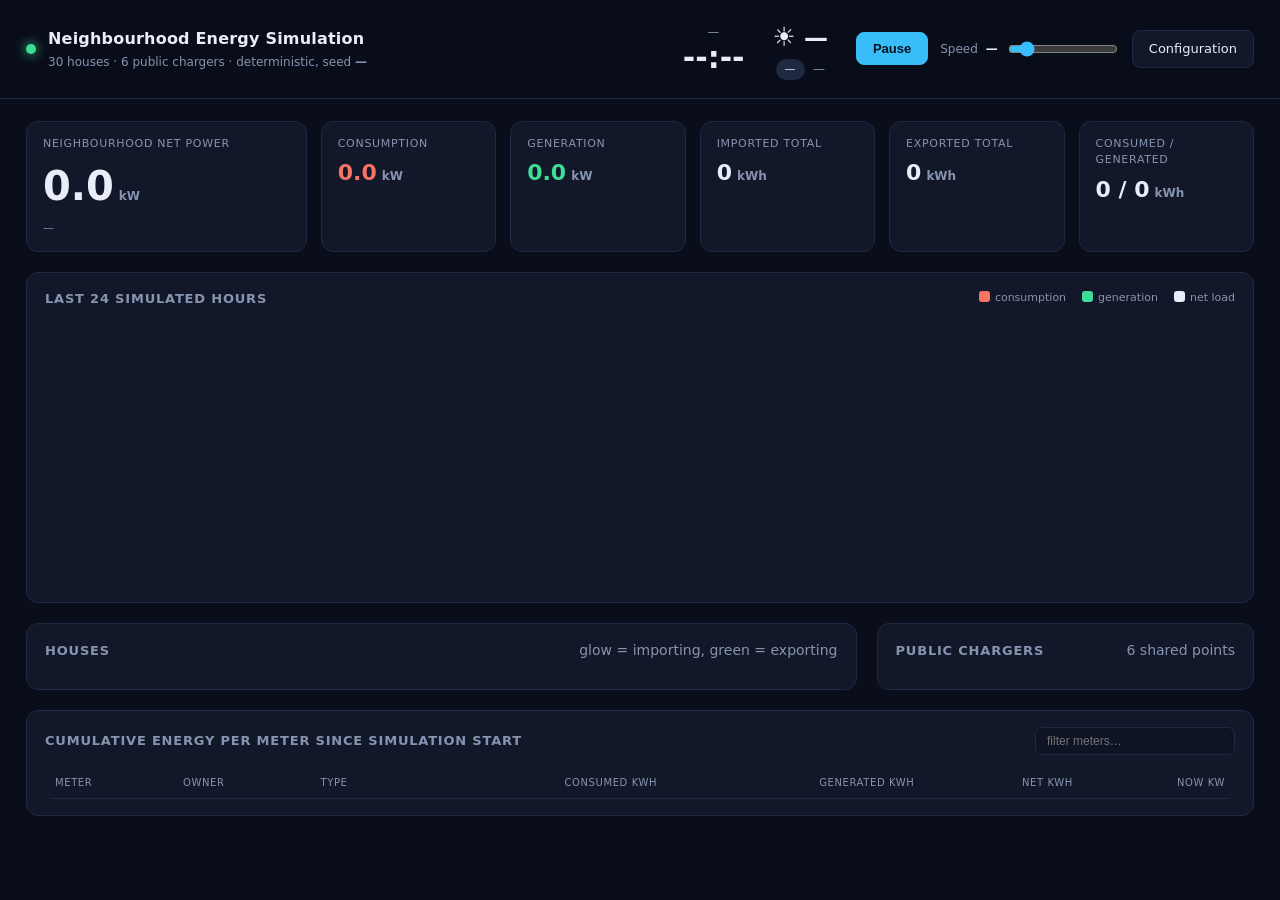
==== src/Sim.Api/wwwroot/index.html @ 41a07f2c "feat: external simulation parameters, core test suite and updated documentation Configuration (ADR-0" ====
<!DOCTYPE html>
<html lang="en">
<head>
<meta charset="utf-8"/>
<meta name="viewport" content="width=device-width,initial-scale=1"/>
<title>Neighbourhood Energy Simulation</title>
<link rel="stylesheet" href="app.css"/>
</head>
<body>
<div id="sky" class="sky"></div>

<header class="bar">
  <div class="brand">
    <span class="dot"></span>
    <div>
      <h1>Neighbourhood Energy Simulation</h1>
      <p class="sub">30 houses &middot; 6 public chargers &middot; deterministic, seed <b id="seed">—</b></p>
    </div>
  </div>
  <div class="clock">
    <div class="date" id="date">—</div>
    <div class="time" id="time">--:--</div>
  </div>
  <div class="weather">
    <div class="wx-main"><span id="wxIcon" class="wx-icon">☀</span><span id="temp">—</span></div>
    <div class="wx-meta"><span id="season" class="badge">—</span><span id="cloud" class="muted">—</span></div>
  </div>
  <div class="controls">
    <button id="toggle" class="btn primary">Pause</button>
    <label class="speed">Speed <b id="speedVal">—</b>
      <input id="speed" type="range" min="1" max="60" step="1" value="8"/>
    </label>
    <a class="btn ghost" href="config.html">Configuration</a>
  </div>
</header>

<main>
  <section class="stats">
    <div class="stat big" id="netCard">
      <span class="label">Neighbourhood net power</span>
      <span class="value"><b id="net">0.0</b><i>kW</i></span>
      <span class="hint" id="netHint">—</span>
    </div>
    <div class="stat"><span class="label">Consumption</span><span class="value neg"><b id="cons">0.0</b><i>kW</i></span></div>
    <div class="stat"><span class="label">Generation</span><span class="value pos"><b id="gen">0.0</b><i>kW</i></span></div>
    <div class="stat"><span class="label">Imported total</span><span class="value"><b id="imp">0</b><i>kWh</i></span></div>
    <div class="stat"><span class="label">Exported total</span><span class="value"><b id="exp">0</b><i>kWh</i></span></div>
    <div class="stat"><span class="label">Consumed / generated</span><span class="value"><b id="totals">0 / 0</b><i>kWh</i></span></div>
  </section>

  <section class="panel">
    <div class="panel-head">
      <h2>Last 24 simulated hours</h2>
      <div class="legend">
        <span><i class="sw cons"></i>consumption</span>
        <span><i class="sw gen"></i>generation</span>
        <span><i class="sw net"></i>net load</span>
      </div>
    </div>
    <svg id="chart" viewBox="0 0 1000 260" preserveAspectRatio="none"></svg>
    <div class="axis" id="axis"></div>
  </section>

  <section class="grid-2">
    <div class="panel">
      <div class="panel-head"><h2>Houses</h2><span class="muted">glow = importing, green = exporting</span></div>
      <div id="houses" class="houses"></div>
    </div>
    <div class="panel">
      <div class="panel-head"><h2>Public chargers</h2><span class="muted">6 shared points</span></div>
      <div id="chargers" class="chargers"></div>
    </div>
  </section>

  <section class="panel">
    <div class="panel-head">
      <h2>Cumulative energy per meter since simulation start</h2>
      <input id="filter" class="filter" placeholder="filter meters…"/>
    </div>
    <div class="table-wrap">
      <table id="meters"><thead><tr>
        <th>Meter</th><th>Owner</th><th>Type</th>
        <th class="num">Consumed kWh</th><th class="num">Generated kWh</th>
        <th class="num">Net kWh</th><th class="num">Now kW</th>
      </tr></thead><tbody></tbody></table>
    </div>
  </section>
</main>
<script src="app.js"></script>
</body>
</html>
---- src/Sim.Api/wwwroot/app.css ----
:root{
  --bg:#0a0e1a; --panel:#121829; --panel2:#0f1424; --line:#1f2942;
  --text:#e8edf7; --muted:#8794b0; --accent:#38bdf8;
  --cons:#f97362; --gen:#3ddc97; --net:#e8edf7;
}
*{box-sizing:border-box}
html,body{margin:0;padding:0}
body{
  background:var(--bg); color:var(--text); min-height:100vh;
  font:14px/1.5 ui-sans-serif,system-ui,-apple-system,"Segoe UI",Roboto,sans-serif;
  overflow-x:hidden;
}
.sky{
  position:fixed; inset:0 0 auto 0; height:340px; z-index:0; opacity:.55;
  transition:background 1.2s linear; pointer-events:none;
  -webkit-mask-image:linear-gradient(#000,transparent);
  mask-image:linear-gradient(#000,transparent);
}
header,main{position:relative; z-index:1}

.bar{
  display:flex; align-items:center; gap:28px; flex-wrap:wrap;
  padding:18px 26px; border-bottom:1px solid var(--line);
  background:rgba(10,14,26,.72); backdrop-filter:blur(10px);
  position:sticky; top:0; z-index:5;
}
.brand{display:flex; align-items:center; gap:12px; margin-right:auto}
.brand h1{font-size:16px; margin:0; letter-spacing:.2px}
.sub{margin:2px 0 0; font-size:12px; color:var(--muted)}
.dot{width:10px;height:10px;border-radius:50%;background:var(--gen);box-shadow:0 0 12px var(--gen);animation:pulse 2s infinite}
@keyframes pulse{50%{opacity:.35}}

.clock{text-align:center; font-variant-numeric:tabular-nums}
.clock .date{font-size:12px;color:var(--muted);text-transform:uppercase;letter-spacing:1px}
.clock .time{font-size:30px;font-weight:600;line-height:1.1}

.weather{text-align:center}
.wx-main{display:flex;align-items:center;gap:8px;font-size:24px;font-weight:600}
.wx-icon{font-size:26px}
.wx-meta{display:flex;gap:8px;align-items:center;justify-content:center;font-size:12px;margin-top:2px}
.badge{background:var(--line);padding:2px 9px;border-radius:20px;font-size:11px;letter-spacing:.4px}
.muted{color:var(--muted)}

.controls{display:flex;align-items:center;gap:12px}
.btn{border:1px solid var(--line);background:var(--panel);color:var(--text);
  padding:8px 16px;border-radius:8px;font-size:13px;cursor:pointer;text-decoration:none;display:inline-block}
.btn.primary{background:var(--accent);border-color:var(--accent);color:#04121d;font-weight:600}
.btn:hover{filter:brightness(1.15)}
.speed{display:flex;align-items:center;gap:8px;font-size:12px;color:var(--muted)}
.speed b{color:var(--text)}
.speed input{width:110px;accent-color:var(--accent)}

main{padding:22px 26px 60px; display:flex; flex-direction:column; gap:20px; max-width:1600px; margin:0 auto}

.stats{display:grid;grid-template-columns:1.6fr repeat(5,1fr);gap:14px}
.stat{background:var(--panel);border:1px solid var(--line);border-radius:12px;padding:14px 16px;display:flex;flex-direction:column;gap:4px}
.stat .label{font-size:11px;color:var(--muted);text-transform:uppercase;letter-spacing:.7px}
.stat .value{font-size:22px;font-weight:600;font-variant-numeric:tabular-nums}
.stat .value i{font-size:12px;font-style:normal;color:var(--muted);margin-left:5px}
.stat.big .value{font-size:40px}
.stat .hint{font-size:11px;color:var(--muted)}
.value.pos{color:var(--gen)} .value.neg{color:var(--cons)}
#netCard{transition:box-shadow .5s, border-color .5s}
#netCard.importing{border-color:#5a2d2a;box-shadow:inset 0 0 40px rgba(249,115,98,.12)}
#netCard.exporting{border-color:#1f5c46;box-shadow:inset 0 0 40px rgba(61,220,151,.14)}

.panel{background:var(--panel);border:1px solid var(--line);border-radius:12px;padding:16px 18px}
.panel-head{display:flex;align-items:center;justify-content:space-between;gap:14px;margin-bottom:12px;flex-wrap:wrap}
.panel-head h2{font-size:13px;margin:0;text-transform:uppercase;letter-spacing:.8px;color:var(--muted)}
.legend{display:flex;gap:16px;font-size:11px;color:var(--muted)}
.legend .sw{display:inline-block;width:11px;height:11px;border-radius:3px;margin-right:5px;vertical-align:-1px}
.sw.cons{background:var(--cons)} .sw.gen{background:var(--gen)} .sw.net{background:var(--net)}

#chart{width:100%;height:260px;display:block}
.axis{display:flex;justify-content:space-between;font-size:10px;color:var(--muted);margin-top:6px;font-variant-numeric:tabular-nums}

.grid-2{display:grid;grid-template-columns:2.2fr 1fr;gap:20px}
.houses{display:grid;grid-template-columns:repeat(6,1fr);gap:9px}
.house{
  background:var(--panel2);border:1px solid var(--line);border-radius:9px;padding:9px 8px;
  transition:border-color .4s, box-shadow .4s, background .4s; position:relative; overflow:hidden;
}
.house .hid{font-size:10px;color:var(--muted);letter-spacing:.3px}
.house .hkw{font-size:15px;font-weight:600;font-variant-numeric:tabular-nums;margin:2px 0}
.house .icons{font-size:11px;letter-spacing:2px;height:14px}
.house .hkwh{font-size:9px;color:var(--muted);font-variant-numeric:tabular-nums}
.house.imp{border-color:rgba(249,115,98,.55);box-shadow:0 0 14px rgba(249,115,98,.16) inset}
.house.exp{border-color:rgba(61,220,151,.6);box-shadow:0 0 16px rgba(61,220,151,.2) inset}
.house.exp .hkw{color:var(--gen)}

.chargers{display:grid;grid-template-columns:repeat(2,1fr);gap:10px}
.charger{background:var(--panel2);border:1px solid var(--line);border-radius:9px;padding:12px;text-align:center;transition:.4s}
.charger .cid{font-size:10px;color:var(--muted)}
.charger .ckw{font-size:19px;font-weight:600;font-variant-numeric:tabular-nums;margin:3px 0}
.charger .ckwh{font-size:10px;color:var(--muted)}
.charger.busy{border-color:var(--accent);background:rgba(56,189,248,.09);box-shadow:0 0 20px rgba(56,189,248,.18) inset}
.charger.busy .ckw{color:var(--accent)}
.charger.busy .cid::after{content:" ● charging";color:var(--accent);animation:pulse 1.4s infinite}

.filter{background:var(--panel2);border:1px solid var(--line);color:var(--text);border-radius:7px;padding:6px 11px;font-size:12px;width:200px}
.table-wrap{max-height:340px;overflow:auto;border-radius:8px}
table{width:100%;border-collapse:collapse;font-size:12px;font-variant-numeric:tabular-nums}
th{position:sticky;top:0;background:var(--panel);text-align:left;padding:8px 10px;color:var(--muted);
   font-weight:500;font-size:10px;text-transform:uppercase;letter-spacing:.6px;border-bottom:1px solid var(--line)}
td{padding:6px 10px;border-bottom:1px solid rgba(31,41,66,.5)}
tr:hover td{background:rgba(56,189,248,.05)}
.num{text-align:right}
td.gen{color:var(--gen)}

@media(max-width:1200px){
  .stats{grid-template-columns:repeat(3,1fr)}
  .grid-2{grid-template-columns:1fr}
  .houses{grid-template-columns:repeat(5,1fr)}
}
@media(max-width:700px){
  .bar{gap:14px}
  .stats{grid-template-columns:repeat(2,1fr)}
  .houses{grid-template-columns:repeat(3,1fr)}
}
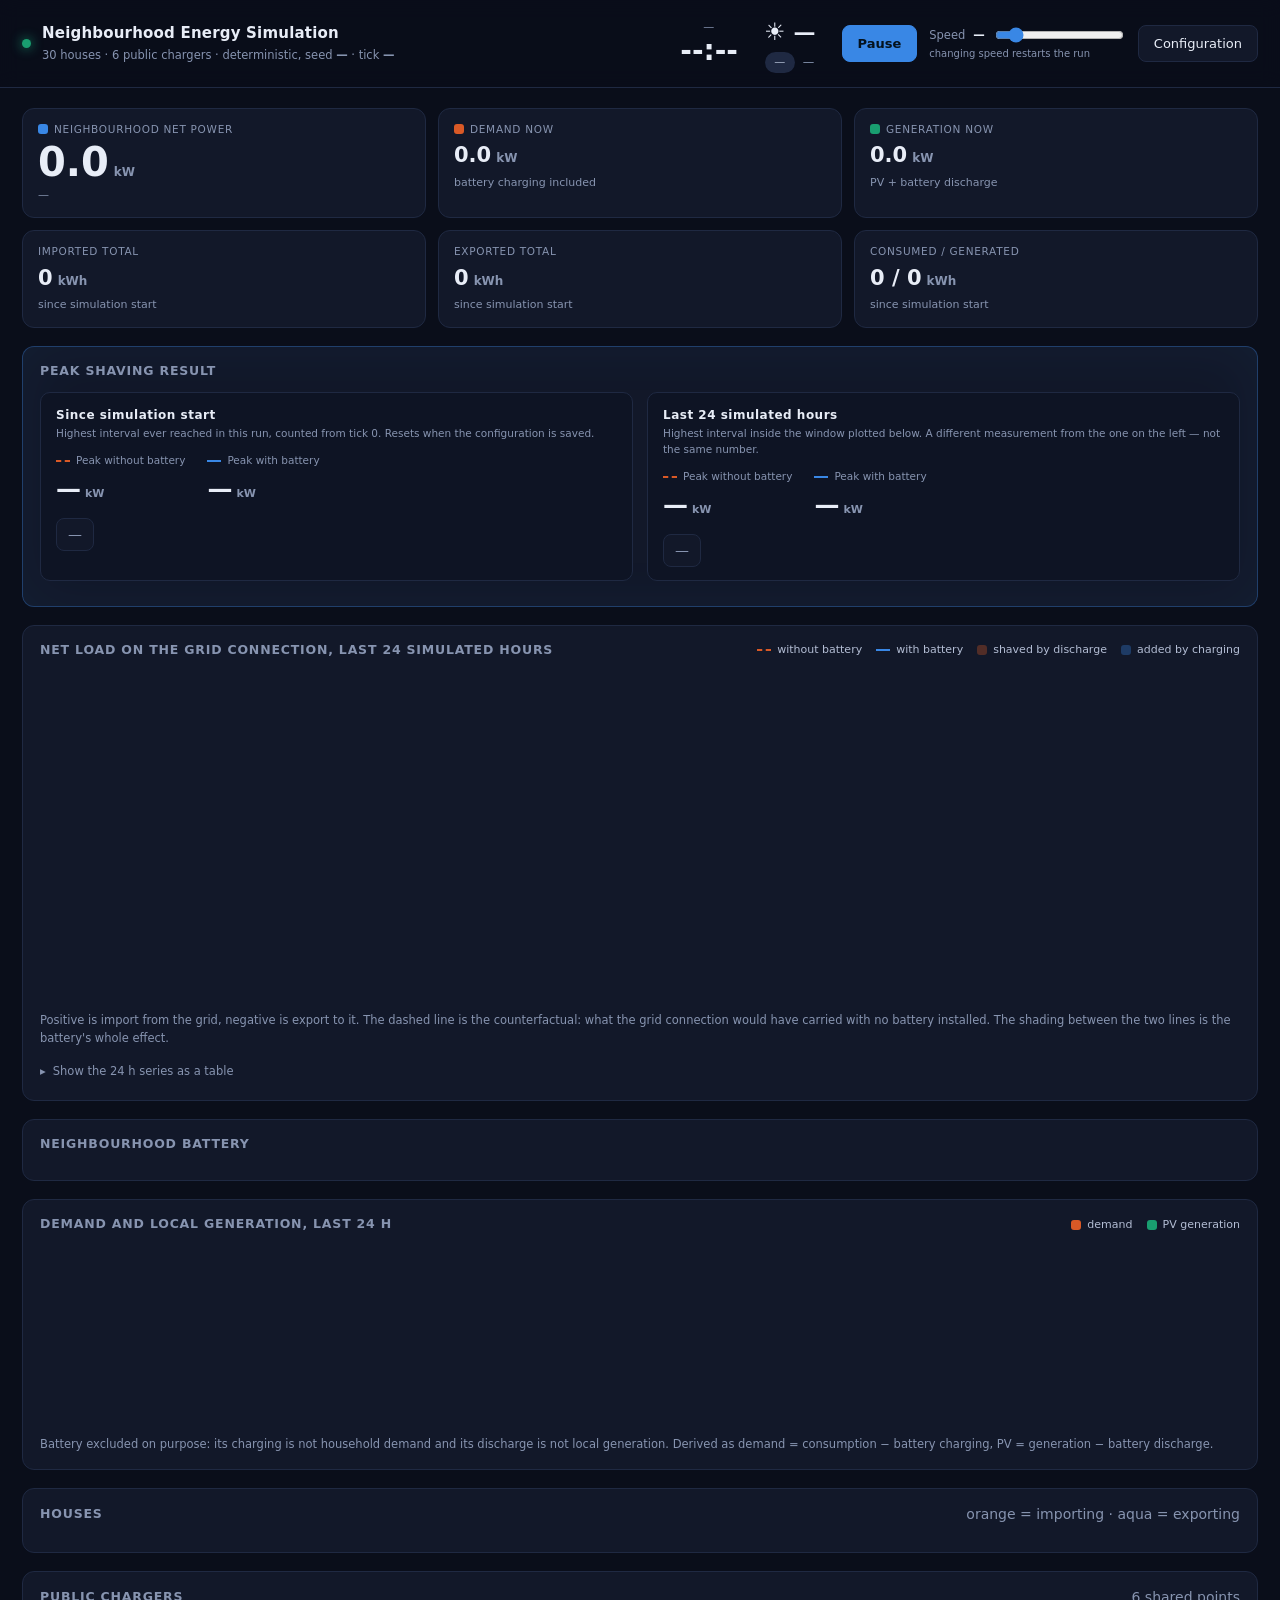
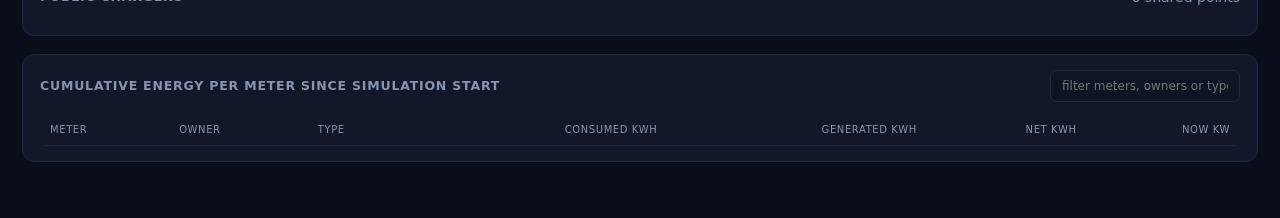
==== commit df3f6087: "refactor: decompose the weather model into named, validated, testable rules WeatherModel.At() was on" ====
--- a/src/Sim.Api/wwwroot/index.html
+++ b/src/Sim.Api/wwwroot/index.html
@@ -11,59 +11,150 @@
 
 <header class="bar">
   <div class="brand">
-    <span class="dot"></span>
+    <span class="dot live"></span>
     <div>
       <h1>Neighbourhood Energy Simulation</h1>
-      <p class="sub">30 houses &middot; 6 public chargers &middot; deterministic, seed <b id="seed">—</b></p>
+      <p class="sub">30 houses &middot; 6 public chargers &middot; deterministic, seed <b id="seed">&mdash;</b> &middot; tick <b id="tickIndex">&mdash;</b></p>
     </div>
   </div>
   <div class="clock">
-    <div class="date" id="date">—</div>
+    <div class="date" id="date">&mdash;</div>
     <div class="time" id="time">--:--</div>
   </div>
   <div class="weather">
-    <div class="wx-main"><span id="wxIcon" class="wx-icon">☀</span><span id="temp">—</span></div>
-    <div class="wx-meta"><span id="season" class="badge">—</span><span id="cloud" class="muted">—</span></div>
+    <div class="wx-main"><span id="wxIcon" class="wx-icon">&#9728;</span><span id="temp">&mdash;</span></div>
+    <div class="wx-meta"><span id="season" class="badge">&mdash;</span><span id="cloud" class="muted">&mdash;</span></div>
   </div>
   <div class="controls">
-    <button id="toggle" class="btn primary">Pause</button>
-    <label class="speed">Speed <b id="speedVal">—</b>
-      <input id="speed" type="range" min="1" max="60" step="1" value="8"/>
+    <button id="toggle" class="btn primary" type="button">Pause</button>
+    <label class="speed">
+      <span class="row">Speed <b id="speedVal">&mdash;</b>
+        <input id="speed" type="range" min="1" max="60" step="1" value="8" title="Ticks per second. Applying a new speed rewrites the configuration, which restarts the run."/>
+      </span>
+      <span class="warn-note">changing speed restarts the run</span>
     </label>
-    <a class="btn ghost" href="config.html">Configuration</a>
+    <a class="btn" href="config.html">Configuration</a>
   </div>
 </header>
 
 <main>
+  <!-- ---------------------------------------------------------------- -->
   <section class="stats">
     <div class="stat big" id="netCard">
-      <span class="label">Neighbourhood net power</span>
+      <span class="label"><i class="key s1"></i>Neighbourhood net power</span>
       <span class="value"><b id="net">0.0</b><i>kW</i></span>
-      <span class="hint" id="netHint">—</span>
+      <span class="hint" id="netHint">&mdash;</span>
     </div>
-    <div class="stat"><span class="label">Consumption</span><span class="value neg"><b id="cons">0.0</b><i>kW</i></span></div>
-    <div class="stat"><span class="label">Generation</span><span class="value pos"><b id="gen">0.0</b><i>kW</i></span></div>
-    <div class="stat"><span class="label">Imported total</span><span class="value"><b id="imp">0</b><i>kWh</i></span></div>
-    <div class="stat"><span class="label">Exported total</span><span class="value"><b id="exp">0</b><i>kWh</i></span></div>
-    <div class="stat"><span class="label">Consumed / generated</span><span class="value"><b id="totals">0 / 0</b><i>kWh</i></span></div>
+    <div class="stat">
+      <span class="label"><i class="key s2"></i>Demand now</span>
+      <span class="value"><b id="cons">0.0</b><i>kW</i></span>
+      <span class="hint">battery charging included</span>
+    </div>
+    <div class="stat">
+      <span class="label"><i class="key s3"></i>Generation now</span>
+      <span class="value"><b id="gen">0.0</b><i>kW</i></span>
+      <span class="hint">PV + battery discharge</span>
+    </div>
+    <div class="stat">
+      <span class="label">Imported total</span>
+      <span class="value"><b id="imp">0</b><i>kWh</i></span>
+      <span class="hint">since simulation start</span>
+    </div>
+    <div class="stat">
+      <span class="label">Exported total</span>
+      <span class="value"><b id="exp">0</b><i>kWh</i></span>
+      <span class="hint">since simulation start</span>
+    </div>
+    <div class="stat">
+      <span class="label">Consumed / generated</span>
+      <span class="value"><b id="totals">0 / 0</b><i>kWh</i></span>
+      <span class="hint">since simulation start</span>
+    </div>
   </section>
 
+  <!-- ---- peak shaving headline ------------------------------------- -->
+  <section class="panel hero">
+    <div class="panel-head">
+      <h2>Peak shaving result</h2>
+      <span class="muted" id="battStateBadge"></span>
+    </div>
+    <div class="peaks" id="peaks">
+      <div class="scope">
+        <h3>Since simulation start</h3>
+        <p class="scope-def">Highest interval ever reached in this run, counted from tick&nbsp;0. Resets when the configuration is saved.</p>
+        <div class="pair">
+          <div class="fig"><span class="k"><i class="key line s2"></i>Peak without battery</span><span class="v"><b id="pkStartWithout">&mdash;</b><i>kW</i></span></div>
+          <div class="fig"><span class="k"><i class="key line s1"></i>Peak with battery</span><span class="v"><b id="pkStartWith">&mdash;</b><i>kW</i></span></div>
+        </div>
+        <div class="delta none" id="pkStartDelta">&mdash;</div>
+      </div>
+      <div class="scope">
+        <h3>Last 24 simulated hours</h3>
+        <p class="scope-def">Highest interval inside the window plotted below. A different measurement from the one on the left &mdash; not the same number.</p>
+        <div class="pair">
+          <div class="fig"><span class="k"><i class="key line s2"></i>Peak without battery</span><span class="v"><b id="pkWinWithout">&mdash;</b><i>kW</i></span></div>
+          <div class="fig"><span class="k"><i class="key line s1"></i>Peak with battery</span><span class="v"><b id="pkWinWith">&mdash;</b><i>kW</i></span></div>
+        </div>
+        <div class="delta none" id="pkWinDelta">&mdash;</div>
+      </div>
+    </div>
+    <p class="panel-note" id="peakNote"></p>
+  </section>
+
+  <!-- ---- the 24h peak shaving chart -------------------------------- -->
   <section class="panel">
     <div class="panel-head">
-      <h2>Last 24 simulated hours</h2>
+      <h2>Net load on the grid connection, last 24 simulated hours</h2>
       <div class="legend">
-        <span><i class="sw cons"></i>consumption</span>
-        <span><i class="sw gen"></i>generation</span>
-        <span><i class="sw net"></i>net load</span>
+        <span><i class="key line s2"></i>without battery</span>
+        <span><i class="key line s1"></i>with battery</span>
+        <span><i class="key wash s2"></i>shaved by discharge</span>
+        <span><i class="key wash s1"></i>added by charging</span>
       </div>
     </div>
-    <svg id="chart" viewBox="0 0 1000 260" preserveAspectRatio="none"></svg>
-    <div class="axis" id="axis"></div>
+    <div class="chart-wrap">
+      <svg id="chart" class="chart" tabindex="0" role="img"
+           aria-label="Net load over the last 24 simulated hours, with and without the neighbourhood battery."></svg>
+      <div class="tip" id="tip" hidden></div>
+    </div>
+    <p class="panel-note">Positive is import from the grid, negative is export to it. The dashed line is the counterfactual: what the
+      grid connection would have carried with no battery installed. The shading between the two lines is the battery's whole effect.</p>
+    <details class="data-table">
+      <summary>Show the 24 h series as a table</summary>
+      <div class="table-wrap" style="margin-top:10px">
+        <table id="seriesTable"><thead><tr>
+          <th>Time (UTC)</th><th class="num">Without battery kW</th><th class="num">With battery kW</th>
+          <th class="num">Battery kW</th><th class="num">State of charge %</th>
+        </tr></thead><tbody></tbody></table>
+      </div>
+    </details>
   </section>
 
+  <!-- ---- battery + demand/generation ------------------------------- -->
   <section class="grid-2">
     <div class="panel">
-      <div class="panel-head"><h2>Houses</h2><span class="muted">glow = importing, green = exporting</span></div>
+      <div class="panel-head"><h2>Neighbourhood battery</h2><span class="muted" id="battMeter"></span></div>
+      <div id="batteryBody"></div>
+    </div>
+    <div class="panel">
+      <div class="panel-head">
+        <h2>Demand and local generation, last 24 h</h2>
+        <div class="legend">
+          <span><i class="key s2"></i>demand</span>
+          <span><i class="key s3"></i>PV generation</span>
+        </div>
+      </div>
+      <div class="chart-wrap"><svg id="cgChart" class="chart" role="img"
+        aria-label="Household and charger demand against photovoltaic generation over the last 24 simulated hours."></svg></div>
+      <p class="panel-note">Battery excluded on purpose: its charging is not household demand and its discharge is not local generation.
+        Derived as demand&nbsp;=&nbsp;consumption&nbsp;&minus;&nbsp;battery&nbsp;charging, PV&nbsp;=&nbsp;generation&nbsp;&minus;&nbsp;battery&nbsp;discharge.</p>
+    </div>
+  </section>
+
+  <!-- ---- houses & chargers ----------------------------------------- -->
+  <section class="grid-2 wide-left">
+    <div class="panel">
+      <div class="panel-head"><h2>Houses</h2><span class="muted">orange = importing &middot; aqua = exporting</span></div>
       <div id="houses" class="houses"></div>
     </div>
     <div class="panel">
@@ -72,10 +163,11 @@
     </div>
   </section>
 
+  <!-- ---- meters ----------------------------------------------------- -->
   <section class="panel">
     <div class="panel-head">
       <h2>Cumulative energy per meter since simulation start</h2>
-      <input id="filter" class="filter" placeholder="filter meters…"/>
+      <input id="filter" class="filter" placeholder="filter meters, owners or types..." aria-label="Filter meters"/>
     </div>
     <div class="table-wrap">
       <table id="meters"><thead><tr>
--- a/src/Sim.Api/wwwroot/app.css
+++ b/src/Sim.Api/wwwroot/app.css
@@ -1,119 +1,254 @@
+/* ---------------------------------------------------------------------------
+   Neighbourhood Energy Simulation - shared styles for the dashboard and the
+   configuration page.
+
+   Palette note: the three data hues below were validated as a categorical set
+   against the panel surface (#121829) - lightness band, chroma floor, CVD
+   separation (worst adjacent deltaE 9.4 deutan) and >= 3:1 contrast.
+
+     s1 blue  #3987e5  the grid actually sees  (net load WITH battery)
+     s2 orange #d95926 demand / counterfactual (net load WITHOUT battery)
+     s3 aqua  #199e70  locally produced/stored (PV generation, state of charge)
+
+   Text never wears a data hue: identity comes from the swatch beside it.
+--------------------------------------------------------------------------- */
 :root{
-  --bg:#0a0e1a; --panel:#121829; --panel2:#0f1424; --line:#1f2942;
-  --text:#e8edf7; --muted:#8794b0; --accent:#38bdf8;
-  --cons:#f97362; --gen:#3ddc97; --net:#e8edf7;
+  --bg:#0a0e1a; --panel:#121829; --panel2:#0e1424; --line:#1f2942; --line-soft:rgba(31,41,66,.55);
+  --text:#e8edf7; --text2:#b3bdd4; --muted:#8794b0;
+  --s1:#3987e5; --s2:#d95926; --s3:#199e70;
+  --good:#0ca30c; --warn:#fab219;
+  --accent:#3987e5;
 }
 *{box-sizing:border-box}
-html,body{margin:0;padding:0}
+html,body{margin:0;padding:0;max-width:100%}
 body{
   background:var(--bg); color:var(--text); min-height:100vh;
   font:14px/1.5 ui-sans-serif,system-ui,-apple-system,"Segoe UI",Roboto,sans-serif;
   overflow-x:hidden;
 }
+a{color:var(--s1)}
+h1,h2,h3{font-weight:600}
+
+/* --- day/night sky ------------------------------------------------------ */
 .sky{
-  position:fixed; inset:0 0 auto 0; height:340px; z-index:0; opacity:.55;
+  position:fixed; inset:0 0 auto 0; height:320px; z-index:0; opacity:.5;
   transition:background 1.2s linear; pointer-events:none;
-  -webkit-mask-image:linear-gradient(#000,transparent);
-  mask-image:linear-gradient(#000,transparent);
+  -webkit-mask-image:linear-gradient(#000,transparent); mask-image:linear-gradient(#000,transparent);
 }
 header,main{position:relative; z-index:1}
 
+/* --- top bar ------------------------------------------------------------ */
 .bar{
-  display:flex; align-items:center; gap:28px; flex-wrap:wrap;
-  padding:18px 26px; border-bottom:1px solid var(--line);
-  background:rgba(10,14,26,.72); backdrop-filter:blur(10px);
+  display:flex; align-items:center; gap:26px; flex-wrap:wrap;
+  padding:14px 22px; border-bottom:1px solid var(--line);
+  background:rgba(10,14,26,.78); backdrop-filter:blur(10px);
   position:sticky; top:0; z-index:5;
 }
-.brand{display:flex; align-items:center; gap:12px; margin-right:auto}
-.brand h1{font-size:16px; margin:0; letter-spacing:.2px}
-.sub{margin:2px 0 0; font-size:12px; color:var(--muted)}
-.dot{width:10px;height:10px;border-radius:50%;background:var(--gen);box-shadow:0 0 12px var(--gen);animation:pulse 2s infinite}
-@keyframes pulse{50%{opacity:.35}}
+.brand{display:flex; align-items:center; gap:11px; margin-right:auto; min-width:0}
+.brand h1{font-size:15px; margin:0; letter-spacing:.2px}
+.sub{margin:2px 0 0; font-size:11.5px; color:var(--muted)}
+.dot{width:9px;height:9px;border-radius:50%;background:var(--s3);box-shadow:0 0 12px var(--s3);flex:none}
+.dot.live{animation:pulse 2s infinite}
+@keyframes pulse{50%{opacity:.3}}
 
 .clock{text-align:center; font-variant-numeric:tabular-nums}
-.clock .date{font-size:12px;color:var(--muted);text-transform:uppercase;letter-spacing:1px}
-.clock .time{font-size:30px;font-weight:600;line-height:1.1}
+.clock .date{font-size:11px;color:var(--muted);text-transform:uppercase;letter-spacing:1px}
+.clock .time{font-size:28px;font-weight:600;line-height:1.15}
 
 .weather{text-align:center}
-.wx-main{display:flex;align-items:center;gap:8px;font-size:24px;font-weight:600}
-.wx-icon{font-size:26px}
-.wx-meta{display:flex;gap:8px;align-items:center;justify-content:center;font-size:12px;margin-top:2px}
-.badge{background:var(--line);padding:2px 9px;border-radius:20px;font-size:11px;letter-spacing:.4px}
+.wx-main{display:flex;align-items:center;gap:8px;font-size:22px;font-weight:600}
+.wx-icon{font-size:24px}
+.wx-meta{display:flex;gap:8px;align-items:center;justify-content:center;font-size:11.5px;margin-top:2px}
+.badge{background:var(--line);padding:2px 9px;border-radius:20px;font-size:11px;letter-spacing:.4px;color:var(--text2)}
 .muted{color:var(--muted)}
 
-.controls{display:flex;align-items:center;gap:12px}
+.controls{display:flex;align-items:center;gap:12px;flex-wrap:wrap}
 .btn{border:1px solid var(--line);background:var(--panel);color:var(--text);
-  padding:8px 16px;border-radius:8px;font-size:13px;cursor:pointer;text-decoration:none;display:inline-block}
-.btn.primary{background:var(--accent);border-color:var(--accent);color:#04121d;font-weight:600}
+  padding:8px 15px;border-radius:8px;font:inherit;font-size:13px;cursor:pointer;text-decoration:none;display:inline-block}
+.btn.primary{background:var(--s1);border-color:var(--s1);color:#04121d;font-weight:600}
 .btn:hover{filter:brightness(1.15)}
-.speed{display:flex;align-items:center;gap:8px;font-size:12px;color:var(--muted)}
+.btn:disabled{opacity:.5;cursor:default;filter:none}
+.speed{display:flex;flex-direction:column;gap:1px;font-size:11.5px;color:var(--muted)}
+.speed .row{display:flex;align-items:center;gap:8px}
 .speed b{color:var(--text)}
-.speed input{width:110px;accent-color:var(--accent)}
-
-main{padding:22px 26px 60px; display:flex; flex-direction:column; gap:20px; max-width:1600px; margin:0 auto}
-
-.stats{display:grid;grid-template-columns:1.6fr repeat(5,1fr);gap:14px}
-.stat{background:var(--panel);border:1px solid var(--line);border-radius:12px;padding:14px 16px;display:flex;flex-direction:column;gap:4px}
-.stat .label{font-size:11px;color:var(--muted);text-transform:uppercase;letter-spacing:.7px}
-.stat .value{font-size:22px;font-weight:600;font-variant-numeric:tabular-nums}
+.speed input{width:104px;accent-color:var(--s1)}
+.speed .warn-note{font-size:10px;color:var(--muted)}
+
+main{padding:20px 22px 56px; display:flex; flex-direction:column; gap:18px; max-width:1640px; margin:0 auto; width:100%}
+
+/* --- stat tiles --------------------------------------------------------- */
+.stats{display:grid;grid-template-columns:1.5fr repeat(5,1fr);gap:12px}
+.stat{background:var(--panel);border:1px solid var(--line);border-radius:12px;padding:13px 15px;display:flex;flex-direction:column;gap:3px;min-width:0}
+.stat .label{font-size:10.5px;color:var(--muted);text-transform:uppercase;letter-spacing:.7px;display:flex;align-items:center;gap:6px}
+.stat .value{font-size:21px;font-weight:600}
 .stat .value i{font-size:12px;font-style:normal;color:var(--muted);margin-left:5px}
-.stat.big .value{font-size:40px}
+.stat.big .value{font-size:40px;line-height:1.1}
 .stat .hint{font-size:11px;color:var(--muted)}
-.value.pos{color:var(--gen)} .value.neg{color:var(--cons)}
+.key{display:inline-block;width:10px;height:10px;border-radius:3px;flex:none}
+.key.s1{background:var(--s1)} .key.s2{background:var(--s2)} .key.s3{background:var(--s3)}
+.key.line{height:0;border-top:2px solid;border-radius:0;width:14px}
+.key.line.s1{border-color:var(--s1);background:none}
+.key.line.s2{border-color:var(--s2);background:none;border-top-style:dashed}
+.key.wash.s1{background:rgba(57,135,229,.32)} .key.wash.s2{background:rgba(217,89,38,.32)}
 #netCard{transition:box-shadow .5s, border-color .5s}
-#netCard.importing{border-color:#5a2d2a;box-shadow:inset 0 0 40px rgba(249,115,98,.12)}
-#netCard.exporting{border-color:#1f5c46;box-shadow:inset 0 0 40px rgba(61,220,151,.14)}
-
-.panel{background:var(--panel);border:1px solid var(--line);border-radius:12px;padding:16px 18px}
+#netCard.importing{border-color:rgba(217,89,38,.55);box-shadow:inset 0 0 40px rgba(217,89,38,.12)}
+#netCard.exporting{border-color:rgba(25,158,112,.6);box-shadow:inset 0 0 40px rgba(25,158,112,.14)}
+.chip{display:inline-flex;align-items:center;gap:5px;font-size:11px;padding:2px 8px;border-radius:20px;
+  border:1px solid var(--line);background:var(--panel2);color:var(--text2)}
+
+/* --- panels ------------------------------------------------------------- */
+.panel{background:var(--panel);border:1px solid var(--line);border-radius:12px;padding:15px 17px;min-width:0}
+.panel.hero{border-color:rgba(57,135,229,.35);box-shadow:inset 0 0 60px rgba(57,135,229,.06)}
 .panel-head{display:flex;align-items:center;justify-content:space-between;gap:14px;margin-bottom:12px;flex-wrap:wrap}
-.panel-head h2{font-size:13px;margin:0;text-transform:uppercase;letter-spacing:.8px;color:var(--muted)}
-.legend{display:flex;gap:16px;font-size:11px;color:var(--muted)}
-.legend .sw{display:inline-block;width:11px;height:11px;border-radius:3px;margin-right:5px;vertical-align:-1px}
-.sw.cons{background:var(--cons)} .sw.gen{background:var(--gen)} .sw.net{background:var(--net)}
-
-#chart{width:100%;height:260px;display:block}
-.axis{display:flex;justify-content:space-between;font-size:10px;color:var(--muted);margin-top:6px;font-variant-numeric:tabular-nums}
-
-.grid-2{display:grid;grid-template-columns:2.2fr 1fr;gap:20px}
-.houses{display:grid;grid-template-columns:repeat(6,1fr);gap:9px}
-.house{
-  background:var(--panel2);border:1px solid var(--line);border-radius:9px;padding:9px 8px;
-  transition:border-color .4s, box-shadow .4s, background .4s; position:relative; overflow:hidden;
-}
-.house .hid{font-size:10px;color:var(--muted);letter-spacing:.3px}
+.panel-head h2{font-size:12.5px;margin:0;text-transform:uppercase;letter-spacing:.8px;color:var(--muted);font-weight:600}
+.panel-note{font-size:11.5px;color:var(--muted);margin:10px 0 0;line-height:1.55}
+.legend{display:flex;gap:14px;font-size:11px;color:var(--text2);flex-wrap:wrap;align-items:center}
+.legend span{display:inline-flex;align-items:center;gap:6px}
+
+/* --- peak shaving result ------------------------------------------------ */
+.peaks{display:grid;grid-template-columns:1fr 1fr;gap:14px}
+.scope{background:var(--panel2);border:1px solid var(--line);border-radius:10px;padding:13px 15px}
+.scope h3{margin:0 0 2px;font-size:12px;letter-spacing:.5px;color:var(--text)}
+.scope .scope-def{font-size:10.5px;color:var(--muted);margin:0 0 11px;line-height:1.5}
+.scope .pair{display:flex;gap:22px;flex-wrap:wrap}
+.scope .fig{display:flex;flex-direction:column;gap:1px;min-width:0}
+.scope .fig .k{font-size:10.5px;color:var(--muted);display:flex;align-items:center;gap:6px;white-space:nowrap}
+.scope .fig .v{font-size:25px;font-weight:600}
+.scope .fig .v i{font-size:11px;font-style:normal;color:var(--muted);margin-left:4px}
+.delta{margin-top:11px;display:inline-flex;align-items:center;gap:7px;font-size:14px;font-weight:600;
+  padding:5px 11px;border-radius:8px;background:rgba(12,163,12,.13);border:1px solid rgba(12,163,12,.4);color:var(--text)}
+.delta .arrow{color:var(--good);font-size:12px}
+.delta.none{background:var(--panel);border-color:var(--line);color:var(--muted);font-weight:500}
+.delta .pct{color:var(--text2);font-weight:500;font-size:12.5px}
+
+/* --- charts ------------------------------------------------------------- */
+.chart-wrap{position:relative;width:100%}
+svg.chart{width:100%;display:block;overflow:visible}
+#chart{height:330px}
+#cgChart{height:180px}
+#socChart{height:96px}
+.tip{
+  position:absolute;pointer-events:none;z-index:4;min-width:186px;
+  background:rgba(8,12,22,.96);border:1px solid var(--line);border-radius:9px;padding:9px 11px;
+  font-size:11.5px;box-shadow:0 8px 26px rgba(0,0,0,.5);
+}
+.tip .t-when{color:var(--muted);font-size:10.5px;letter-spacing:.4px;text-transform:uppercase;margin-bottom:6px}
+.tip .t-row{display:flex;align-items:center;gap:8px;justify-content:space-between;padding:2px 0}
+.tip .t-row .n{display:flex;align-items:center;gap:7px;color:var(--muted);white-space:nowrap}
+.tip .t-row .v{font-weight:600;font-variant-numeric:tabular-nums;color:var(--text)}
+.tip .t-key{display:inline-block;width:13px;height:0;border-top:2px solid;flex:none}
+
+details.data-table{margin-top:12px}
+details.data-table>summary{cursor:pointer;font-size:11.5px;color:var(--muted);list-style:none;
+  display:inline-flex;align-items:center;gap:7px;padding:4px 0}
+details.data-table>summary::-webkit-details-marker{display:none}
+details.data-table>summary::before{content:"\25B8";display:inline-block;transition:transform .15s}
+details.data-table[open]>summary::before{transform:rotate(90deg)}
+
+/* --- battery ------------------------------------------------------------ */
+.batt-top{display:flex;align-items:flex-start;justify-content:space-between;gap:16px;flex-wrap:wrap}
+.batt-power{display:flex;flex-direction:column;gap:2px}
+.batt-power .v{font-size:38px;font-weight:600;line-height:1.05}
+.batt-power .v i{font-size:13px;font-style:normal;color:var(--muted);margin-left:5px}
+.mode{display:inline-flex;align-items:center;gap:7px;font-size:11.5px;padding:3px 10px;border-radius:20px;
+  border:1px solid var(--line);background:var(--panel2);color:var(--text2);align-self:flex-start}
+.mode .glyph{font-size:11px}
+.mode.charging{border-color:rgba(57,135,229,.5);color:var(--text)}
+.mode.charging .glyph{color:var(--s1)}
+.mode.discharging{border-color:rgba(25,158,112,.5);color:var(--text)}
+.mode.discharging .glyph{color:var(--s3)}
+.soc-wrap{margin:16px 0 4px}
+.soc-head{display:flex;justify-content:space-between;align-items:baseline;font-size:11.5px;color:var(--muted);margin-bottom:6px}
+.soc-head b{color:var(--text);font-size:17px;font-weight:600}
+.soc-track{height:14px;border-radius:7px;background:rgba(25,158,112,.16);border:1px solid var(--line);overflow:hidden}
+.soc-fill{height:100%;background:var(--s3);border-radius:7px 0 0 7px;transition:width .5s ease}
+.batt-facts{display:grid;grid-template-columns:repeat(auto-fit,minmax(112px,1fr));gap:11px;margin-top:15px}
+.fact{background:var(--panel2);border:1px solid var(--line);border-radius:9px;padding:9px 11px;min-width:0}
+.fact .k{font-size:10px;color:var(--muted);text-transform:uppercase;letter-spacing:.6px;display:flex;gap:6px;align-items:center}
+.fact .v{font-size:16px;font-weight:600;margin-top:2px;font-variant-numeric:tabular-nums}
+.fact .v i{font-size:10.5px;font-style:normal;color:var(--muted);margin-left:4px}
+.strategy{margin-top:13px;font-size:11.5px;color:var(--text2);background:var(--panel2);
+  border:1px solid var(--line);border-radius:9px;padding:9px 11px;line-height:1.5}
+.strategy b{color:var(--text)}
+.empty{color:var(--muted);font-size:12.5px;background:var(--panel2);border:1px dashed var(--line);
+  border-radius:9px;padding:16px;text-align:center;line-height:1.6}
+
+/* --- houses & chargers -------------------------------------------------- */
+.grid-2{display:grid;grid-template-columns:1fr 1fr;gap:18px;align-items:start}
+.grid-2.wide-left{grid-template-columns:2.1fr 1fr}
+.houses{display:grid;grid-template-columns:repeat(6,minmax(0,1fr));gap:8px}
+.house{background:var(--panel2);border:1px solid var(--line);border-radius:9px;padding:8px;min-width:0;
+  transition:border-color .4s, box-shadow .4s}
+.house .hid{font-size:9.5px;color:var(--muted);letter-spacing:.3px}
 .house .hkw{font-size:15px;font-weight:600;font-variant-numeric:tabular-nums;margin:2px 0}
-.house .icons{font-size:11px;letter-spacing:2px;height:14px}
+.house .hkw i{font-size:9px;font-style:normal;color:var(--muted);margin-left:3px}
+.house .icons{font-size:11px;letter-spacing:2px;height:15px;color:var(--text2)}
 .house .hkwh{font-size:9px;color:var(--muted);font-variant-numeric:tabular-nums}
-.house.imp{border-color:rgba(249,115,98,.55);box-shadow:0 0 14px rgba(249,115,98,.16) inset}
-.house.exp{border-color:rgba(61,220,151,.6);box-shadow:0 0 16px rgba(61,220,151,.2) inset}
-.house.exp .hkw{color:var(--gen)}
-
-.chargers{display:grid;grid-template-columns:repeat(2,1fr);gap:10px}
-.charger{background:var(--panel2);border:1px solid var(--line);border-radius:9px;padding:12px;text-align:center;transition:.4s}
-.charger .cid{font-size:10px;color:var(--muted)}
-.charger .ckw{font-size:19px;font-weight:600;font-variant-numeric:tabular-nums;margin:3px 0}
-.charger .ckwh{font-size:10px;color:var(--muted)}
-.charger.busy{border-color:var(--accent);background:rgba(56,189,248,.09);box-shadow:0 0 20px rgba(56,189,248,.18) inset}
-.charger.busy .ckw{color:var(--accent)}
-.charger.busy .cid::after{content:" ● charging";color:var(--accent);animation:pulse 1.4s infinite}
-
-.filter{background:var(--panel2);border:1px solid var(--line);color:var(--text);border-radius:7px;padding:6px 11px;font-size:12px;width:200px}
+.house.imp{border-color:rgba(217,89,38,.5);box-shadow:0 0 14px rgba(217,89,38,.13) inset}
+.house.exp{border-color:rgba(25,158,112,.6);box-shadow:0 0 16px rgba(25,158,112,.18) inset}
+.chargers{display:grid;grid-template-columns:repeat(2,minmax(0,1fr));gap:9px}
+.charger{background:var(--panel2);border:1px solid var(--line);border-radius:9px;padding:11px;text-align:center;transition:.4s;min-width:0}
+.charger .cid{font-size:9.5px;color:var(--muted)}
+.charger .ckw{font-size:18px;font-weight:600;font-variant-numeric:tabular-nums;margin:3px 0}
+.charger .ckw i{font-size:9px;font-style:normal;color:var(--muted);margin-left:3px}
+.charger .ckwh{font-size:9.5px;color:var(--muted)}
+.charger.busy{border-color:var(--s1);background:rgba(57,135,229,.09);box-shadow:0 0 20px rgba(57,135,229,.16) inset}
+.charger.busy .cid::after{content:" - charging";color:var(--s1)}
+
+/* --- tables ------------------------------------------------------------- */
+.filter{background:var(--panel2);border:1px solid var(--line);color:var(--text);border-radius:7px;
+  padding:6px 11px;font:inherit;font-size:12px;width:190px;max-width:100%}
 .table-wrap{max-height:340px;overflow:auto;border-radius:8px}
 table{width:100%;border-collapse:collapse;font-size:12px;font-variant-numeric:tabular-nums}
 th{position:sticky;top:0;background:var(--panel);text-align:left;padding:8px 10px;color:var(--muted);
-   font-weight:500;font-size:10px;text-transform:uppercase;letter-spacing:.6px;border-bottom:1px solid var(--line)}
-td{padding:6px 10px;border-bottom:1px solid rgba(31,41,66,.5)}
-tr:hover td{background:rgba(56,189,248,.05)}
+   font-weight:500;font-size:10px;text-transform:uppercase;letter-spacing:.6px;border-bottom:1px solid var(--line);z-index:1}
+td{padding:6px 10px;border-bottom:1px solid var(--line-soft)}
+tr:hover td{background:rgba(57,135,229,.05)}
 .num{text-align:right}
-td.gen{color:var(--gen)}
-
-@media(max-width:1200px){
-  .stats{grid-template-columns:repeat(3,1fr)}
-  .grid-2{grid-template-columns:1fr}
-  .houses{grid-template-columns:repeat(5,1fr)}
-}
-@media(max-width:700px){
-  .bar{gap:14px}
-  .stats{grid-template-columns:repeat(2,1fr)}
-  .houses{grid-template-columns:repeat(3,1fr)}
-}
+.cat{display:inline-flex;align-items:center;gap:6px;white-space:nowrap}
+
+/* --- configuration page ------------------------------------------------- */
+.page-narrow{max-width:1040px}
+.notice{border-radius:11px;padding:13px 15px;font-size:12.5px;line-height:1.6;border:1px solid var(--line);background:var(--panel2);color:var(--text2)}
+.notice b{color:var(--text)}
+.notice.locked{border-color:rgba(250,178,25,.35);background:rgba(250,178,25,.06)}
+.notice.restart{border-color:rgba(57,135,229,.35);background:rgba(57,135,229,.07)}
+.form-grid{display:grid;grid-template-columns:repeat(auto-fit,minmax(250px,1fr));gap:16px}
+.field{display:flex;flex-direction:column;gap:5px;min-width:0}
+.field>label{font-size:11px;color:var(--muted);text-transform:uppercase;letter-spacing:.7px;font-weight:600}
+.field .help{font-size:11px;color:var(--muted);line-height:1.5}
+.field .err{font-size:11px;color:var(--warn);min-height:0}
+input[type=text],input[type=number],input[type=datetime-local]{
+  background:var(--panel2);border:1px solid var(--line);color:var(--text);border-radius:8px;
+  padding:9px 11px;font:inherit;font-size:13px;font-variant-numeric:tabular-nums;width:100%;min-width:0}
+input:focus-visible,select:focus-visible,button:focus-visible,summary:focus-visible,svg.chart:focus-visible{
+  outline:2px solid var(--s1);outline-offset:2px}
+input[type=range]{width:100%;accent-color:var(--s1)}
+.input-row{display:flex;gap:8px;align-items:center}
+.input-row .btn{white-space:nowrap;padding:9px 13px}
+.slider-row{display:flex;gap:11px;align-items:center}
+.slider-row output{font-size:14px;font-weight:600;font-variant-numeric:tabular-nums;min-width:52px;text-align:right}
+.switch{display:flex;align-items:center;gap:10px;cursor:pointer;font-size:13px;color:var(--text)}
+.switch input{width:18px;height:18px;accent-color:var(--s1);cursor:pointer}
+.actions{display:flex;gap:11px;align-items:center;flex-wrap:wrap;margin-top:4px}
+.save-state{font-size:12px;color:var(--muted)}
+.save-state.ok{color:var(--good)}
+.save-state.bad{color:var(--warn)}
+fieldset{border:none;padding:0;margin:0;min-width:0}
+
+@media(max-width:1280px){
+  .stats{grid-template-columns:repeat(3,minmax(0,1fr))}
+  .grid-2,.grid-2.wide-left{grid-template-columns:1fr}
+  .houses{grid-template-columns:repeat(5,minmax(0,1fr))}
+  .chargers{grid-template-columns:repeat(3,minmax(0,1fr))}
+}
+@media(max-width:820px){
+  .bar{gap:14px;padding:12px 14px}
+  main{padding:14px 14px 40px}
+  .stats{grid-template-columns:repeat(2,minmax(0,1fr))}
+  .peaks{grid-template-columns:1fr}
+  .houses{grid-template-columns:repeat(3,minmax(0,1fr))}
+  .chargers{grid-template-columns:repeat(2,minmax(0,1fr))}
+  .stat.big .value{font-size:32px}
+  #chart{height:280px}
+}
